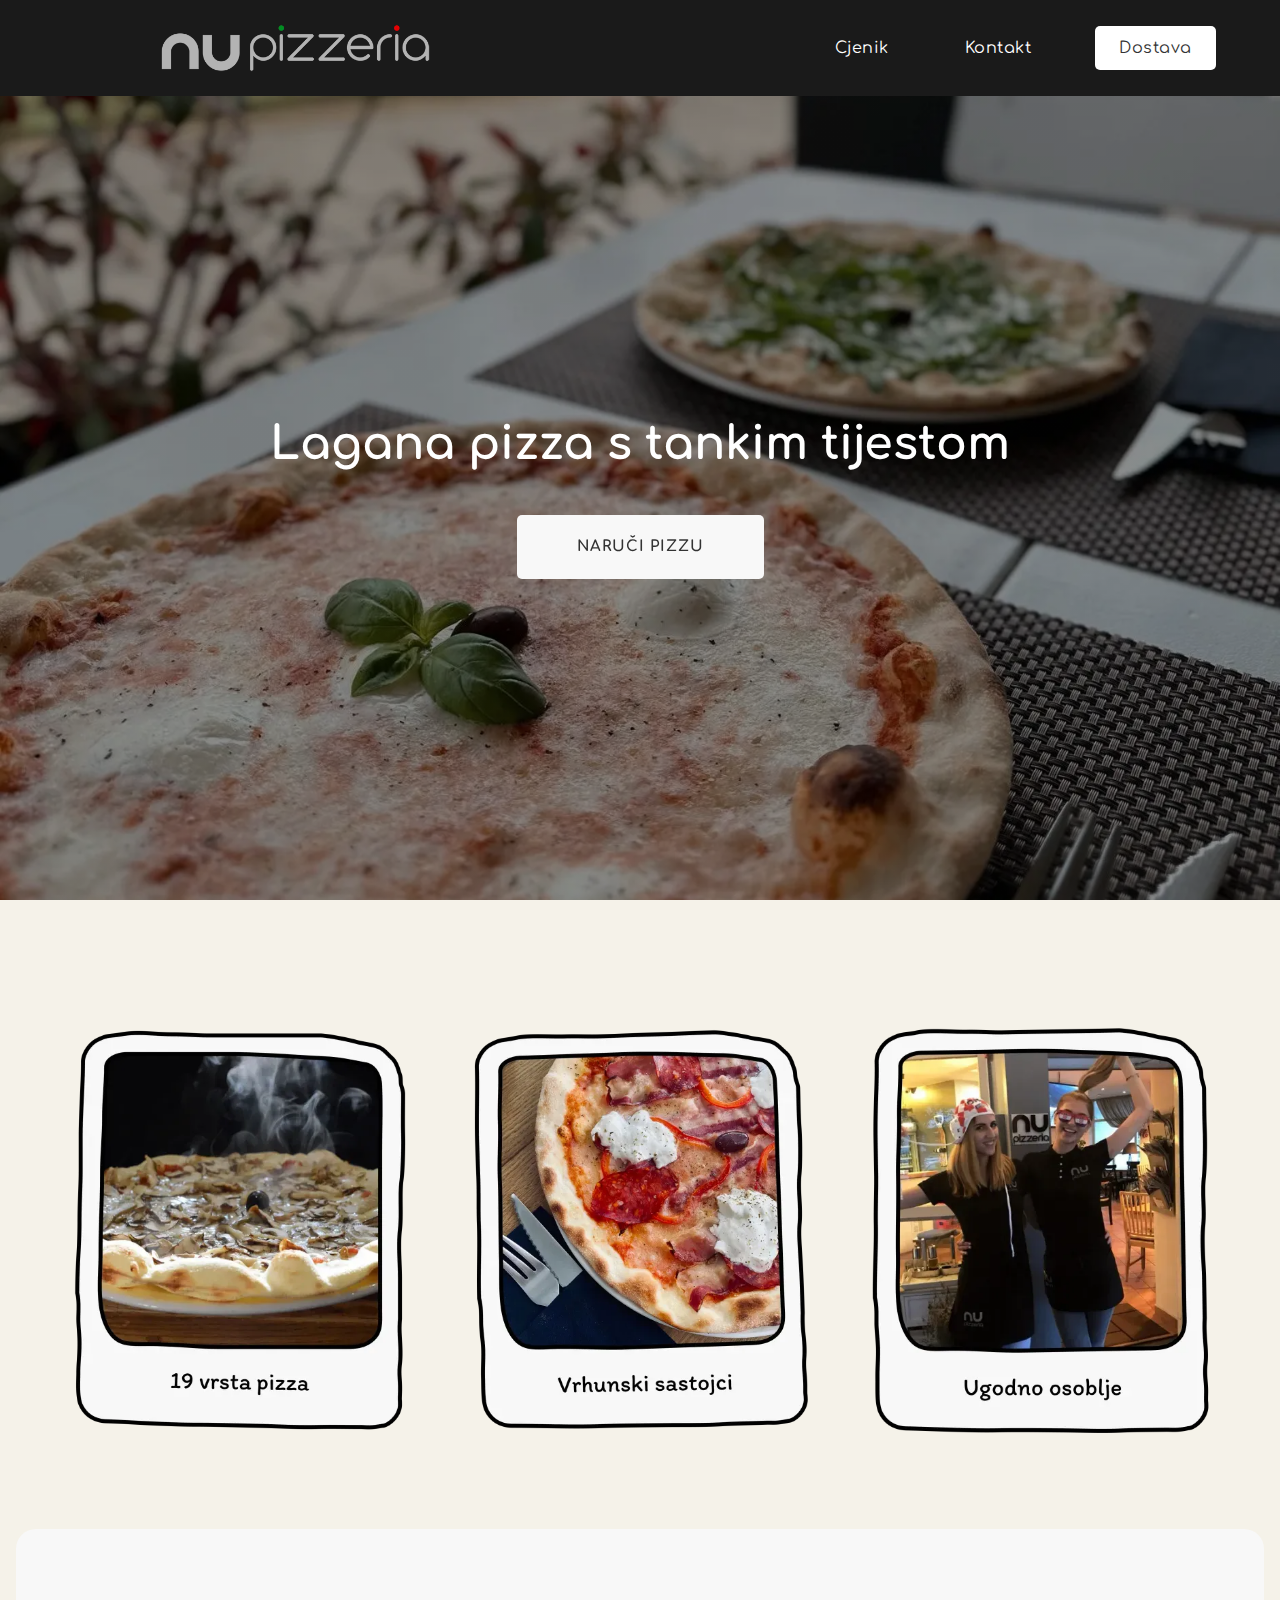
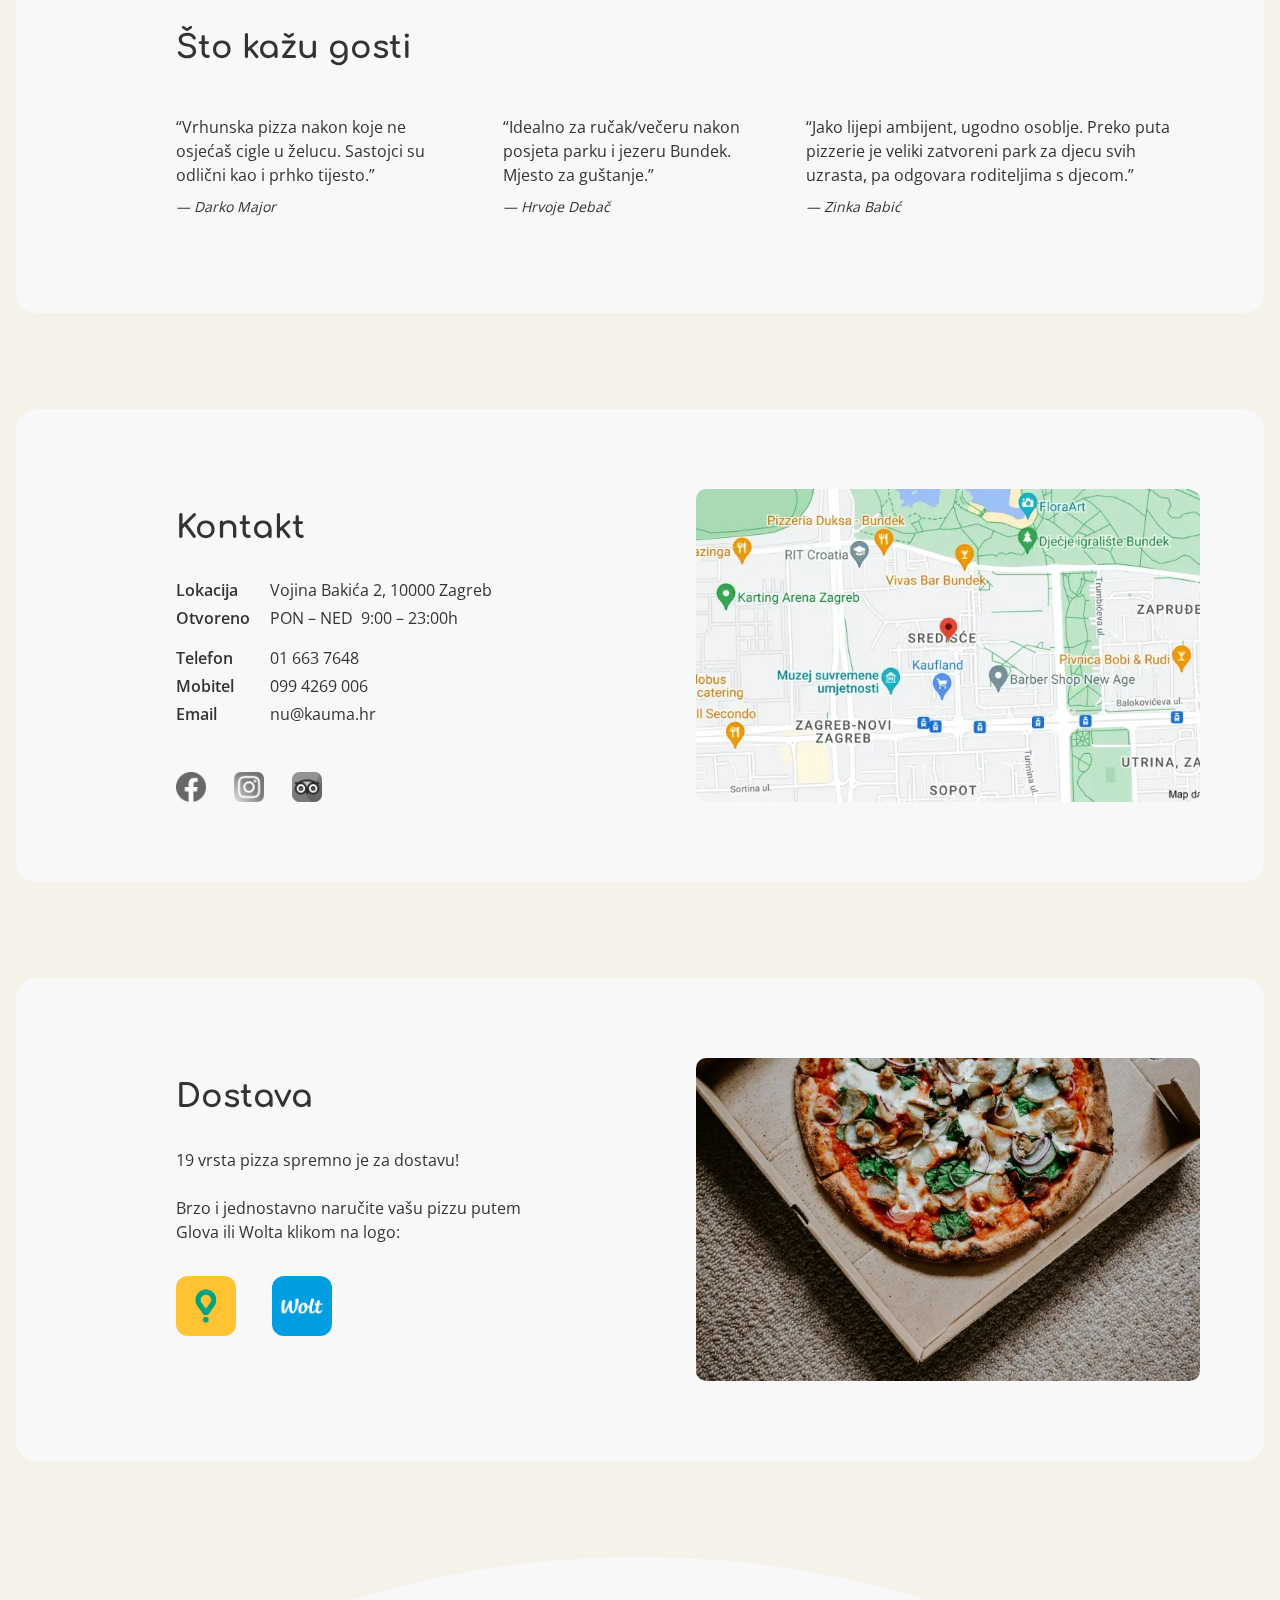
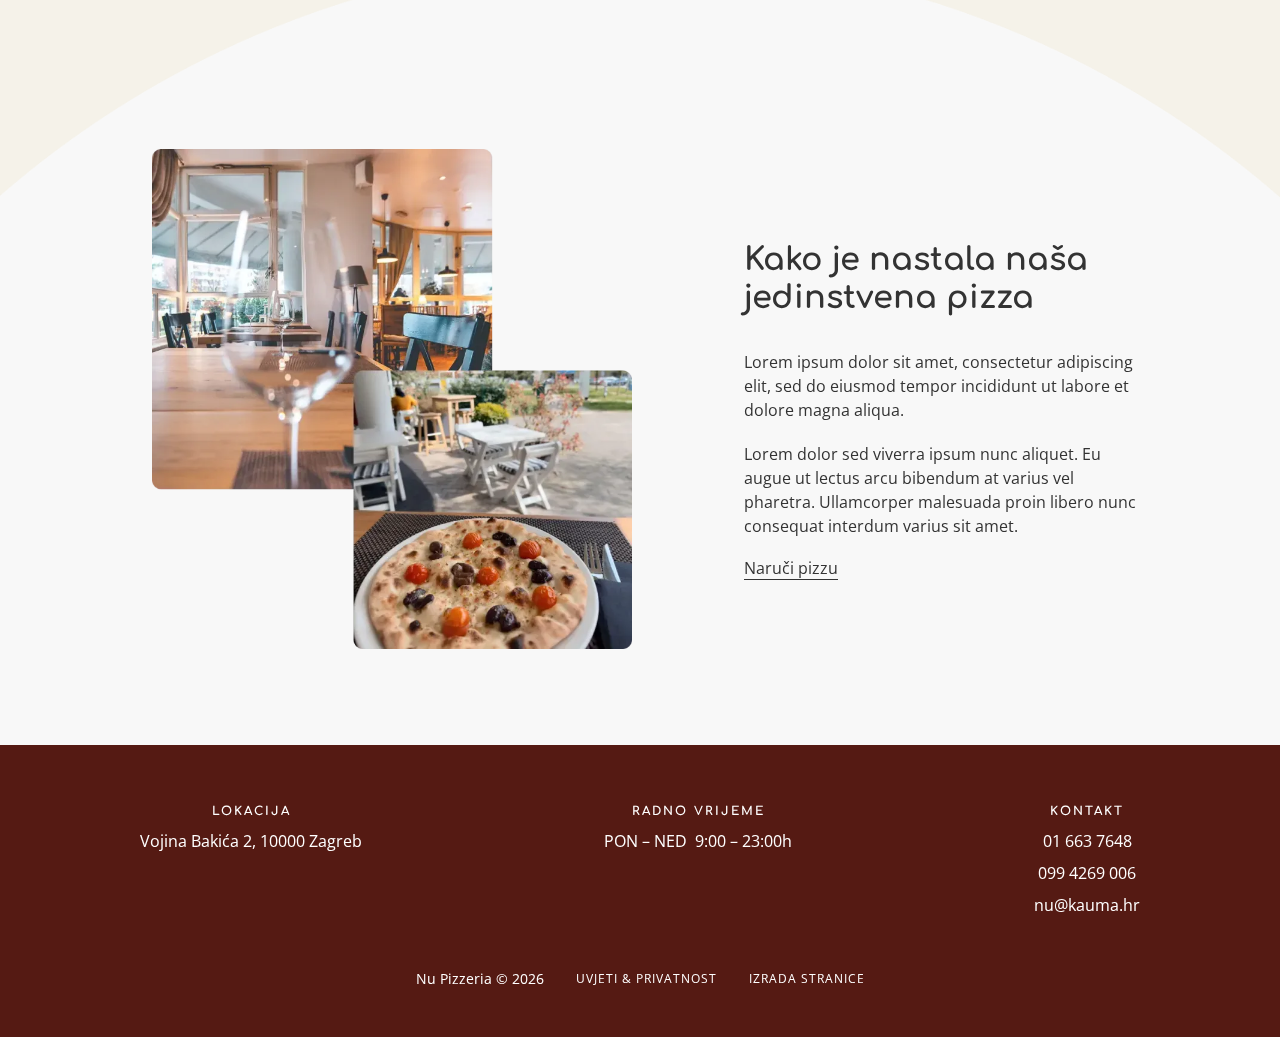
==== base64.html @ ee7b9048 "add base64 file" ====
<!DOCTYPE html><!--  This site was created in Webflow. https://www.webflow.com  -->
<!--  Last Published: Thu Nov 16 2023 15:43:04 GMT+0000 (Coordinated Universal Time)  -->
<html data-wf-page="654d11d9ecc421986d7ef136" data-wf-site="654d11d9ecc421986d7ef12e" lang="hr">
<head>
  <meta charset="utf-8">
  <title>Nu Pizzeria</title>
  <meta content="Lagana pizza s tankim tijestom. 19 vrsta pizza. Ugodno osoblje. Lijepa atmosfera. U blizini Bundeka i dječjeg parka." name="description">
  <meta content="Nu Pizzeria" property="og:title">
  <meta content="Lagana pizza s tankim tijestom. 19 vrsta pizza. Ugodno osoblje. Lijepa atmosfera. U blizini Bundeka i dječjeg parka." property="og:description">
  <meta content="Nu Pizzeria" property="twitter:title">
  <meta content="Lagana pizza s tankim tijestom. 19 vrsta pizza. Ugodno osoblje. Lijepa atmosfera. U blizini Bundeka i dječjeg parka." property="twitter:description">
  <meta property="og:type" content="website">
  <meta content="summary_large_image" name="twitter:card">
  <meta content="width=device-width, initial-scale=1" name="viewport">
  <meta content="Webflow" name="generator">

  <!-- <meta http-equiv="Cache-control" content="public"> -->



  <!-- <link rel="preload" href="fonts/Comfortaa-VariableFont_wght.ttf" as="font" type="font/ttf" crossorigin="anonymous"> -->
  <!-- <link rel="preload" href="fonts/OpenSans-VariableFont_wdthwght.ttf" as="font" type="font/ttf" crossorigin="anonymous"> -->

  <!-- <link rel="preload" href="fonts/Comfortaa-Regular.woff" as="font" type="font/woff" crossorigin="anonymous"> -->
  <!-- <link rel="preload" href="fonts/OpenSans-Regular.woff" as="font" type="font/woff" crossorigin="anonymous"> -->

  <!-- <link rel="preload" href="fonts/Comfortaa-Regular.woff2" as="font" type="font/woff2" crossorigin> -->
  <!-- <link rel="preload" href="fonts/OpenSans-Regular.woff2" as="font" type="font/woff2" crossorigin> -->


  <!-- <link rel="preload" fetchpriority="high" as="image" href="images/nu-logo.webp" type="image/webp"> -->
  <!-- <link rel="preload" fetchpriority="high" as="image" href="images/pizza.webp" type="image/webp"> -->


  <!-- <link href="css/normalize.css" rel="stylesheet" type="text/css"> -->
  <!-- <link href="css/webflow.css" rel="stylesheet" type="text/css"> -->
  <!-- <link href="css/nu-pizzeria.webflow.css" rel="stylesheet" type="text/css"> -->
  <!-- <link href="css/all.css" rel="stylesheet" type="text/css"> -->
  <!-- <link href="css/base64.css" rel="stylesheet" type="text/css"> -->



  <!-- <link href="css/normalize.css" rel="stylesheet" type="text/css" disabled> -->
  <!-- <link href="css/webflow.css" rel="stylesheet" type="text/css" disabled> -->
  <!-- <link href="css/nu-pizzeria.webflow.css" rel="stylesheet" type="text/css" disabled> -->
  <!-- <link href="css/all.css" rel="stylesheet" type="text/css" disabled> -->


  <!-- <link rel="stylesheet" href="css/normalize.css" media="print" onload="this.media='all'"> -->
  <!-- <noscript><link rel="stylesheet" href="css/normalize.css"></noscript> -->
  <!-- <link rel="stylesheet" href="css/webflow.css" media="print" onload="this.media='all'"> -->
  <!-- <noscript><link rel="stylesheet" href="css/webflow.css"></noscript> -->
  <!-- <link rel="stylesheet" href="css/nu-pizzeria.webflow.css" media="print" onload="this.media='all'"> -->
  <!-- <noscript><link rel="stylesheet" href="css/nu-pizzeria.webflow.css"></noscript> -->

  

  <!-- <link href="css/normalize.min.css" rel="stylesheet" type="text/css"> -->
  <!-- <link href="css/webflow.min.css" rel="stylesheet" type="text/css"> -->
  <!-- <link href="css/nu-pizzeria.webflow.min.css" rel="stylesheet" type="text/css"> -->
  <!-- <link href="css/all.min.css" rel="stylesheet" type="text/css"> -->


  <!-- <link rel="preload stylesheet" href="css/normalize.css" as="style" type="text/css"> -->
  <!-- <link rel="preload stylesheet" href="css/webflow.css" as="style" type="text/css"> -->
  <!-- <link rel="preload stylesheet" href="css/nu-pizzeria.webflow.css" as="style" type="text/css"> -->
  <!-- <link rel="preload stylesheet" href="css/all.css" as="style" type="text/css"> -->
  <!-- <link rel="preload stylesheet" href="css/all.min.css" as="style" type="text/css"> -->
  <!-- <link rel="preload stylesheet" href="https://assets-global.website-files.com/654d11d9ecc421986d7ef12e/css/nu-pizzeria.webflow.6dc5b6ef6.min.css" as="style" type="text/css" /> -->


  <link href="[data-uri]" rel="shortcut icon" type="image/x-icon">
  <link href="[data-uri]" rel="apple-touch-icon">
  <script type="text/javascript">!function(o,c){var n=c.documentElement,t=" w-mod-";n.className+=t+"js",("ontouchstart"in o||o.DocumentTouch&&c instanceof DocumentTouch)&&(n.className+=t+"touch")}(window,document);</script>

  
  <style>
    /*! normalize.css v3.0.3 | MIT License | github.com/necolas/normalize.css */img,legend{border:0}legend,td,th{padding:0}html{font-family:sans-serif;-ms-text-size-adjust:100%;-webkit-text-size-adjust:100%}body{margin:0}article,aside,details,figcaption,figure,footer,header,hgroup,main,menu,nav,section,summary{display:block}audio,canvas,progress,video{display:inline-block;vertical-align:baseline}audio:not([controls]){display:none;height:0}[hidden],template{display:none}a{background-color:transparent}a:active,a:hover{outline:0}abbr[title]{border-bottom:1px dotted}b,optgroup,strong{font-weight:700}dfn{font-style:italic}h1{font-size:2em;margin:.67em 0}mark{background:#ff0;color:#000}small{font-size:80%}sub,sup{font-size:75%;line-height:0;position:relative;vertical-align:baseline}sup{top:-.5em}sub{bottom:-.25em}svg:not(:root){overflow:hidden}figure{margin:1em 40px}hr{box-sizing:content-box;height:0}pre,textarea{overflow:auto}code,kbd,pre,samp{font-family:monospace,monospace;font-size:1em}button,input,optgroup,select,textarea{color:inherit;font:inherit;margin:0}button{overflow:visible}button,select{text-transform:none}button,html input[type=button],input[type=reset]{-webkit-appearance:button;cursor:pointer}button[disabled],html input[disabled]{cursor:default}button::-moz-focus-inner,input::-moz-focus-inner{border:0;padding:0}input{line-height:normal}input[type=checkbox],input[type=radio]{box-sizing:border-box;padding:0}input[type=number]::-webkit-inner-spin-button,input[type=number]::-webkit-outer-spin-button{height:auto}input[type=search]{-webkit-appearance:none}input[type=search]::-webkit-search-cancel-button,input[type=search]::-webkit-search-decoration{-webkit-appearance:none}fieldset{border:1px solid silver;margin:0 2px;padding:.35em .625em .75em}table{border-collapse:collapse;border-spacing:0}
   
    h1,h2,h3{margin-top:20px}body,h5{line-height:20px}h4,h5,h6{margin-top:10px}blockquote,figure{margin:0 0 10px}ol,p,ul{margin-top:0;margin-bottom:10px}h1,h2,h3,h4,h5,h6,ol,p,ul{margin-bottom:10px}.w-slider,.w-slider-nav{-webkit-tap-highlight-color:transparent}.w-lightbox-backdrop,.w-webflow-badge,.w-webflow-badge *{text-indent:0;text-shadow:none;word-break:normal;word-spacing:normal;word-wrap:normal}.w-inline-block,.w-richtext figure.w-richtext-align-center.w-richtext-figure-type-image>div,.w-richtext figure.w-richtext-align-center[data-rt-type=image]>div,img{max-width:100%}@font-face{font-family:webflow-icons;src:url("[data-uri]") format('truetype');font-weight:400;font-style:normal}[class*=" w-icon-"],[class^=w-icon-]{font-family:webflow-icons!important;speak:none;font-style:normal;font-weight:400;font-variant:normal;text-transform:none;line-height:1;-webkit-font-smoothing:antialiased;-moz-osx-font-smoothing:grayscale}.w-icon-slider-right:before{content:"\e600"}.w-icon-slider-left:before{content:"\e601"}.w-icon-nav-menu:before{content:"\e602"}.w-icon-arrow-down:before,.w-icon-dropdown-toggle:before{content:"\e603"}.w-icon-file-upload-remove:before{content:"\e900"}.w-icon-file-upload-icon:before{content:"\e903"}*{-webkit-box-sizing:border-box;-moz-box-sizing:border-box;box-sizing:border-box}html{height:100%}body{margin:0;min-height:100%;background-color:#fff;font-family:Arial,sans-serif;font-size:14px;color:#333}img{vertical-align:middle;display:inline-block}html.w-mod-touch *{background-attachment:scroll!important}.w-block,.w-dropdown-list.w--open,.w-richtext figure.w-richtext-align-fullwidth>figcaption{display:block}.w-inline-block{display:inline-block}.w-clearfix:after,.w-clearfix:before,.w-container:after,.w-container:before,.w-embed:after,.w-embed:before,.w-nav:after,.w-nav:before,.w-radio:after,.w-radio:before,.w-richtext:after,.w-richtext:before,.w-row:after,.w-row:before{content:" ";display:table;grid-column-start:1;grid-row-start:1;grid-column-end:2;grid-row-end:2}.w-clearfix:after,.w-container:after,.w-embed:after,.w-nav:after,.w-radio:after,.w-richtext figure.w-richtext-align-normal,.w-richtext:after,.w-row:after{clear:both}.w-file-upload-default.w-hidden,.w-file-upload-error.w-hidden,.w-file-upload-success.w-hidden,.w-file-upload-uploading.w-hidden,.w-hidden,.w-lightbox-hide{display:none}.w-button{display:inline-block;padding:9px 15px;background-color:#3898ec;color:#fff;border:0;line-height:inherit;text-decoration:none;cursor:pointer;border-radius:0}input.w-button{-webkit-appearance:button}html[data-w-dynpage] [data-w-cloak]{color:transparent!important}.w-webflow-badge,.w-webflow-badge *{position:static;left:auto;top:auto;right:auto;bottom:auto;z-index:auto;display:block;visibility:visible;overflow:visible;overflow-x:visible;overflow-y:visible;box-sizing:border-box;width:auto;height:auto;max-height:none;max-width:none;min-height:0;min-width:0;margin:0;padding:0;float:none;clear:none;border:0 transparent;border-radius:0;background:0 0;box-shadow:none;opacity:1;transform:none;transition:none;direction:ltr;font-family:inherit;font-weight:inherit;color:inherit;font-size:inherit;line-height:inherit;font-style:inherit;font-variant:inherit;text-align:inherit;letter-spacing:inherit;text-decoration:inherit;text-transform:inherit;list-style-type:disc;font-smoothing:auto;vertical-align:baseline;cursor:inherit;white-space:inherit}.w-webflow-badge,.w-webflow-badge>img{display:inline-block!important;visibility:visible!important;opacity:1!important}.w-form-done,.w-slider,.w-widget-map .gm-style-iw,.w-widget-twitter-count-shim,figcaption{text-align:center}.w-webflow-badge{position:fixed!important;z-index:2147483647!important;top:auto!important;right:12px!important;bottom:12px!important;left:auto!important;color:#aaadb0!important;background-color:#fff!important;border-radius:3px!important;padding:6px!important;font-size:12px!important;line-height:14px!important;text-decoration:none!important;transform:none!important;margin:0!important;width:auto!important;height:auto!important;overflow:visible!important;white-space:nowrap;box-shadow:0 0 0 1px rgba(0,0,0,.1),0 1px 3px rgba(0,0,0,.1);cursor:pointer}.w-webflow-badge>img{vertical-align:middle!important}h1,h2,h3,h4,h5,h6{font-weight:700}h1{font-size:38px;line-height:44px}h2{font-size:32px;line-height:36px}h3{font-size:24px;line-height:30px}h4{font-size:18px;line-height:24px}h5{font-size:14px}h6{font-size:12px;line-height:18px}blockquote{padding:10px 20px;border-left:5px solid #e2e2e2;font-size:18px;line-height:22px}figcaption{margin-top:5px}ol,ul{padding-left:40px}.w-list-unstyled{padding-left:0;list-style:none}.w-video{width:100%;position:relative;padding:0}.w-video embed,.w-video iframe,.w-video object{position:absolute;top:0;left:0;width:100%;height:100%;border:none}fieldset{padding:0;margin:0;border:0}[type=button],[type=reset],button{border:0;cursor:pointer;-webkit-appearance:button}.w-form{margin:0 0 15px}.w-form-done{display:none;padding:20px;background-color:#ddd}.w-form-fail{display:none;margin-top:10px;padding:10px;background-color:#ffdede}label{display:block;margin-bottom:5px;font-weight:700}.w-input,.w-select{display:block;width:100%;height:38px;padding:8px 12px;margin-bottom:10px;font-size:14px;line-height:1.42857143;color:#333;vertical-align:middle;background-color:#fff;border:1px solid #ccc}.w-input:-moz-placeholder,.w-select:-moz-placeholder{color:#999}.w-input::-moz-placeholder,.w-select::-moz-placeholder{color:#999;opacity:1}.w-input::-webkit-input-placeholder,.w-select::-webkit-input-placeholder{color:#999}.w-input:focus,.w-select:focus{border-color:#3898ec;outline:0}.w-input[disabled],.w-input[readonly],.w-select[disabled],.w-select[readonly],fieldset[disabled] .w-input,fieldset[disabled] .w-select{cursor:not-allowed}.w-input[disabled]:not(.w-input-disabled),.w-input[readonly],.w-select[disabled]:not(.w-input-disabled),.w-select[readonly],fieldset[disabled]:not(.w-input-disabled) .w-input,fieldset[disabled]:not(.w-input-disabled) .w-select{background-color:#eee}.w-select[multiple],textarea.w-input,textarea.w-select{height:auto}.w-select{background-color:#f3f3f3}.w-form-label{display:inline-block;cursor:pointer;font-weight:400;margin-bottom:0}.w-radio{display:block;margin-bottom:5px;padding-left:20px}.w-radio-input{margin:3px 0 0 -20px;line-height:normal;float:left}.w-file-upload{display:block;margin-bottom:10px}.w-file-upload-input{width:.1px;height:.1px;opacity:0;overflow:hidden;position:absolute;z-index:-100}.w-file-upload-default,.w-file-upload-success,.w-file-upload-uploading{display:inline-block;color:#333}.w-file-upload-error{display:block;margin-top:10px}.w-file-upload-file,.w-file-upload-uploading-btn{display:flex;margin:0;border:1px solid #ccc;background-color:#fafafa}.w-file-upload-uploading-btn{font-size:14px;font-weight:400;cursor:pointer;padding:8px 12px}.w-file-upload-file{flex-grow:1;justify-content:space-between;padding:8px 9px 8px 11px}.w-file-upload-file-name{font-size:14px;font-weight:400;display:block}.w-file-remove-link{margin-top:3px;margin-left:10px;width:auto;height:auto;padding:3px;display:block;cursor:pointer}.w-icon-file-upload-remove{margin:auto;font-size:10px}.w-file-upload-error-msg{display:inline-block;color:#ea384c;padding:2px 0}.w-file-upload-info{display:inline-block;line-height:38px;padding:0 12px}.w-file-upload-label{display:inline-block;font-size:14px;font-weight:400;cursor:pointer;margin:0;padding:8px 12px;border:1px solid #ccc;background-color:#fafafa}.w-icon-file-upload-icon,.w-icon-file-upload-uploading{display:inline-block;margin-right:8px;width:20px}.w-icon-file-upload-uploading{height:20px}.w-container{margin-left:auto;margin-right:auto;max-width:940px}.w-container .w-row{margin-left:-10px;margin-right:-10px}.w-row .w-row{margin-left:0;margin-right:0}.w-col{position:relative;float:left;width:100%;min-height:1px;padding-left:10px;padding-right:10px}.w-col .w-col{padding-left:0;padding-right:0}.w-col-1{width:8.33333333%}.w-col-2{width:16.66666667%}.w-col-3{width:25%}.w-col-4{width:33.33333333%}.w-col-5{width:41.66666667%}.w-col-6{width:50%}.w-col-7{width:58.33333333%}.w-col-8{width:66.66666667%}.w-col-9{width:75%}.w-col-10{width:83.33333333%}.w-col-11{width:91.66666667%}.w-col-12,.w-richtext figure img,.w-richtext figure.w-richtext-figure-type-video>div,.w-richtext figure[data-rt-type=video]>div{width:100%}.w-hidden-main,.w-widget-map .gm-style-iw>button{display:none!important}.w-widget{position:relative}.w-widget-map{width:100%;height:400px}.w-widget-map label{width:auto;display:inline}.w-widget-map img{max-width:inherit}.w-lightbox-noscroll,.w-richtext ol,.w-richtext ul,.w-widget-twitter{overflow:hidden}.w-widget-twitter-count-shim{display:inline-block;vertical-align:top;position:relative;width:28px;height:20px;background:#fff;border:1px solid #758696;border-radius:3px}.w-widget-twitter-count-shim *{pointer-events:none;-webkit-user-select:none;-moz-user-select:none;-ms-user-select:none;user-select:none}.w-dropdown-toggle,.w-slider-arrow-left,.w-slider-arrow-right{-webkit-user-select:none;-moz-user-select:none;-ms-user-select:none;cursor:pointer}.w-widget-twitter-count-shim .w-widget-twitter-count-inner{position:relative;font-size:15px;line-height:12px;text-align:center;color:#999;font-family:serif}.w-widget-twitter-count-shim .w-widget-twitter-count-clear{position:relative;display:block}.w-widget-twitter-count-shim.w--large{width:36px;height:28px}.w-widget-twitter-count-shim.w--large .w-widget-twitter-count-inner{font-size:18px;line-height:18px}.w-widget-twitter-count-shim:not(.w--vertical){margin-left:5px;margin-right:8px}.w-widget-twitter-count-shim:not(.w--vertical).w--large{margin-left:6px}.w-widget-twitter-count-shim:not(.w--vertical):after,.w-widget-twitter-count-shim:not(.w--vertical):before{top:50%;left:0;border:solid transparent;content:' ';height:0;width:0;position:absolute;pointer-events:none}.w-widget-twitter-count-shim:not(.w--vertical):before{border-color:rgba(117,134,150,0);border-right-color:#5d6c7b;border-width:4px;margin-left:-9px;margin-top:-4px}.w-widget-twitter-count-shim:not(.w--vertical).w--large:before{border-width:5px;margin-left:-10px;margin-top:-5px}.w-widget-twitter-count-shim:not(.w--vertical):after{border-color:rgba(255,255,255,0);border-right-color:#fff;border-width:4px;margin-left:-8px;margin-top:-4px}.w-widget-twitter-count-shim:not(.w--vertical).w--large:after{border-width:5px;margin-left:-9px;margin-top:-5px}.w-widget-twitter-count-shim.w--vertical{width:61px;height:33px;margin-bottom:8px}.w-widget-twitter-count-shim.w--vertical:after,.w-widget-twitter-count-shim.w--vertical:before{top:100%;left:50%;border:solid transparent;content:' ';height:0;width:0;position:absolute;pointer-events:none}.w-widget-twitter-count-shim.w--vertical:before{border-color:rgba(117,134,150,0);border-top-color:#5d6c7b;border-width:5px;margin-left:-5px}.w-widget-twitter-count-shim.w--vertical:after{border-color:rgba(255,255,255,0);border-top-color:#fff;border-width:4px;margin-left:-4px}.w-widget-twitter-count-shim.w--vertical .w-widget-twitter-count-inner{font-size:18px;line-height:22px}.w-widget-twitter-count-shim.w--vertical.w--large{width:76px}.w-background-video{position:relative;overflow:hidden;height:500px;color:#fff}.w-background-video>video{background-size:cover;background-position:50% 50%;position:absolute;margin:auto;width:100%;height:100%;right:-100%;bottom:-100%;top:-100%;left:-100%;object-fit:cover;z-index:-100}.w-background-video>video::-webkit-media-controls-start-playback-button{display:none!important;-webkit-appearance:none}.w-background-video--control{position:absolute;bottom:1em;right:1em;background-color:transparent;padding:0}.w-background-video--control>[hidden]{display:none!important}.w-slider{position:relative;height:300px;background:#ddd;clear:both;tap-highlight-color:rgba(0,0,0,0)}.w-slide,.w-slider-mask{position:relative;height:100%}.w-slider-mask{display:block;overflow:hidden;z-index:1;left:0;right:0;white-space:nowrap}.w-slide{display:inline-block;vertical-align:top;width:100%;white-space:normal;text-align:left}.w-slider-nav{position:absolute;z-index:2;top:auto;right:0;bottom:0;left:0;margin:auto;padding-top:10px;height:40px;text-align:center;tap-highlight-color:rgba(0,0,0,0)}.w-slider-nav.w-round>div{border-radius:100%}.w-slider-nav.w-num>div{width:auto;height:auto;padding:.2em .5em;font-size:inherit;line-height:inherit}.w-slider-nav.w-shadow>div{box-shadow:0 0 3px rgba(51,51,51,.4)}.w-slider-nav-invert{color:#fff}.w-slider-nav-invert>div{background-color:rgba(34,34,34,.4)}.w-slider-nav-invert>div.w-active{background-color:#222}.w-slider-dot{position:relative;display:inline-block;width:1em;height:1em;background-color:rgba(255,255,255,.4);cursor:pointer;margin:0 3px .5em;transition:background-color .1s,color .1s}.w-slider-dot.w-active{background-color:#fff}.w-nav-button.w--open,.w-tab-link.w--current{background-color:#c8c8c8}.w-slider-dot:focus{outline:0;box-shadow:0 0 0 2px #fff}.w-slider-dot:focus.w-active{box-shadow:none}.w-slider-arrow-left,.w-slider-arrow-right{position:absolute;width:80px;top:0;right:0;bottom:0;left:0;margin:auto;overflow:hidden;color:#fff;font-size:40px;-webkit-tap-highlight-color:transparent;tap-highlight-color:rgba(0,0,0,0);user-select:none}.w-slider-arrow-left [class*=' w-icon-'],.w-slider-arrow-left [class^=w-icon-],.w-slider-arrow-right [class*=' w-icon-'],.w-slider-arrow-right [class^=w-icon-]{position:absolute}.w-dropdown-link:focus,.w-dropdown-toggle:focus,.w-slider-arrow-left:focus,.w-slider-arrow-right:focus{outline:0}.w-slider-arrow-left{z-index:3;right:auto}.w-slider-arrow-right{z-index:4;left:auto}.w-icon-slider-left,.w-icon-slider-right{top:0;right:0;bottom:0;left:0;margin:auto;width:1em;height:1em}.w-slider-aria-label{border:0;clip:rect(0 0 0 0);height:1px;margin:-1px;overflow:hidden;padding:0;position:absolute;width:1px}.w-dropdown,.w-dropdown-btn,.w-dropdown-link,.w-dropdown-toggle{position:relative;text-align:left;margin-left:auto;margin-right:auto}.w-slider-force-show{display:block!important}.w-dropdown{display:inline-block;z-index:900}.w-dropdown-btn,.w-dropdown-link,.w-dropdown-toggle{vertical-align:top;text-decoration:none;color:#222;padding:20px;white-space:nowrap}.w-dropdown-toggle{user-select:none;display:inline-block;padding-right:40px}.w-lightbox-backdrop,.w-nav-button{-webkit-tap-highlight-color:transparent;-webkit-user-select:none;-moz-user-select:none}.w-icon-dropdown-toggle{position:absolute;top:0;right:0;bottom:0;margin:auto 20px auto auto;width:1em;height:1em}.w-dropdown-list{position:absolute;background:#ddd;display:none;min-width:100%}.w-dropdown-link{padding:10px 20px;display:block;color:#222}.w-dropdown-link.w--current,.w-nav-link.w--current{color:#0082f3}.w-lightbox-backdrop{cursor:auto;font-style:normal;letter-spacing:normal;list-style:disc;text-transform:none;visibility:visible;white-space:normal;position:fixed;top:0;right:0;bottom:0;left:0;color:#fff;font-family:"Helvetica Neue",Helvetica,Ubuntu,"Segoe UI",Verdana,sans-serif;font-size:17px;line-height:1.2;font-weight:300;text-align:center;background:rgba(0,0,0,.9);z-index:2000;outline:0;opacity:0;-webkit-transform:translate(0,0)}.w-lightbox-group .w-lightbox-figure,.w-lightbox-item,.w-nav-button,.w-tab-link{cursor:pointer}.w-lightbox-caption,.w-lightbox-strip{white-space:nowrap;left:0;bottom:0;right:0}.w-lightbox-backdrop,.w-lightbox-container{height:100%;overflow:auto;-webkit-overflow-scrolling:touch}.w-lightbox-content{position:relative;height:100vh;overflow:hidden}.w-lightbox-view{position:absolute;width:100vw;height:100vh;opacity:0}.w-lightbox-view:before{content:"";height:100vh}.w-lightbox-group,.w-lightbox-group .w-lightbox-view,.w-lightbox-group .w-lightbox-view:before{height:86vh}.w-lightbox-frame,.w-lightbox-view:before{display:inline-block;vertical-align:middle}.w-lightbox-figure{position:relative;margin:0}.w-lightbox-img{width:auto;height:auto;max-width:none}.w-lightbox-image{display:block;float:none;max-width:100vw;max-height:100vh}.w-lightbox-group .w-lightbox-image{max-height:86vh}.w-lightbox-caption{position:absolute;padding:.5em 1em;background:rgba(0,0,0,.4);text-align:left;text-overflow:ellipsis;overflow:hidden}.w-lightbox-embed{position:absolute;top:0;right:0;bottom:0;left:0;width:100%;height:100%}.w-lightbox-control{position:absolute;top:0;width:4em;background-size:24px;background-repeat:no-repeat;background-position:center;cursor:pointer;-webkit-transition:.3s;transition:.3s}.w-lightbox-left{display:none;bottom:0;left:0;background-image:url("[data-uri]")}.w-lightbox-right{display:none;right:0;bottom:0;background-image:url("[data-uri]")}.w-lightbox-item,.w-richtext figure.w-richtext-figure-type-image>div,.w-richtext figure[data-rt-type=image]>div{display:inline-block}.w-lightbox-close{right:0;height:2.6em;background-image:url("[data-uri]");background-size:18px}.w-lightbox-strip{position:absolute;padding:0 1vh;line-height:0;overflow-x:auto;overflow-y:hidden}.w-lightbox-item{width:10vh;padding:2vh 1vh;box-sizing:content-box;-webkit-transform:translate3d(0,0,0)}.w-lightbox-active{opacity:.3}.w-lightbox-thumbnail{position:relative;height:10vh;background:#222;overflow:hidden}.w-lightbox-thumbnail-image{position:absolute;top:0;left:0}.w-lightbox-thumbnail .w-lightbox-tall{top:50%;width:100%;-webkit-transform:translate(0,-50%);transform:translate(0,-50%)}.w-lightbox-thumbnail .w-lightbox-wide{left:50%;height:100%;-webkit-transform:translate(-50%,0);transform:translate(-50%,0)}.w-lightbox-spinner{position:absolute;top:50%;left:50%;box-sizing:border-box;width:40px;height:40px;margin-top:-20px;margin-left:-20px;border:5px solid rgba(0,0,0,.4);border-radius:50%;-webkit-animation:.8s linear infinite spin;animation:.8s linear infinite spin}.w-nav,.w-nav-brand,.w-nav-link,.w-nav-menu{position:relative}.w-lightbox-spinner:after{content:"";position:absolute;top:-4px;right:-4px;bottom:-4px;left:-4px;border:3px solid transparent;border-bottom-color:#fff;border-radius:50%}@media (min-width:768px){.w-lightbox-content{height:96vh;margin-top:2vh}.w-lightbox-view,.w-lightbox-view:before{height:96vh}.w-lightbox-group,.w-lightbox-group .w-lightbox-view,.w-lightbox-group .w-lightbox-view:before{height:84vh}.w-lightbox-image{max-width:96vw;max-height:96vh}.w-lightbox-group .w-lightbox-image{max-width:82.3vw;max-height:84vh}.w-lightbox-left,.w-lightbox-right{display:block;opacity:.5}.w-lightbox-close{opacity:.8}.w-lightbox-control:hover{opacity:1}}.w-lightbox-inactive,.w-lightbox-inactive:hover{opacity:0}.w-richtext[contenteditable=true]:after,.w-richtext[contenteditable=true]:before{white-space:initial}.w-richtext .w-richtext-figure-selected.w-richtext-figure-type-image div,.w-richtext .w-richtext-figure-selected.w-richtext-figure-type-video div:after,.w-richtext .w-richtext-figure-selected[data-rt-type=image] div,.w-richtext .w-richtext-figure-selected[data-rt-type=video] div:after{outline:#2895f7 solid 2px}.w-richtext figure.w-richtext-figure-type-video>div:after,.w-richtext figure[data-rt-type=video]>div:after{content:'';position:absolute;display:none;left:0;top:0;right:0;bottom:0}.w-richtext figure{position:relative;max-width:60%}.w-richtext figure>div:before{cursor:default!important}.w-richtext figure figcaption.w-richtext-figcaption-placeholder{opacity:.6}.w-richtext figure div{font-size:0px;color:transparent}.w-richtext figure.w-richtext-figure-type-image,.w-richtext figure[data-rt-type=image]{display:table}.w-richtext figure.w-richtext-figure-type-image>figcaption,.w-richtext figure[data-rt-type=image]>figcaption{display:table-caption;caption-side:bottom}.w-richtext figure.w-richtext-figure-type-video,.w-richtext figure[data-rt-type=video]{width:60%;height:0}.w-richtext figure.w-richtext-figure-type-video iframe,.w-richtext figure[data-rt-type=video] iframe{position:absolute;top:0;left:0;width:100%;height:100%}.w-richtext figure.w-richtext-align-center{margin-right:auto;margin-left:auto;clear:both}.w-richtext figure.w-richtext-align-fullwidth{width:100%;max-width:100%;text-align:center;clear:both;display:block;margin-right:auto;margin-left:auto}.w-richtext figure.w-richtext-align-fullwidth>div{display:inline-block;padding-bottom:inherit}.w-richtext figure.w-richtext-align-floatleft{float:left;margin-right:15px;clear:none}.w-richtext figure.w-richtext-align-floatright{float:right;margin-left:15px;clear:none}.w-nav{background:#ddd;z-index:1000}.w-nav-brand{float:left;text-decoration:none;color:#333}.w-nav-link,.w-tab-link{vertical-align:top;text-decoration:none;color:#222}.w-nav-link{display:inline-block;padding:20px;text-align:left;margin-left:auto;margin-right:auto}.w-nav-menu{float:right}[data-nav-menu-open]{display:block!important;position:absolute;top:100%;left:0;right:0;background:#c8c8c8;text-align:center;overflow:visible;min-width:200px}.w--nav-link-open{display:block;position:relative}.w-nav-overlay{position:absolute;overflow:hidden;display:none;top:100%;left:0;right:0;width:100%}.w-nav-overlay [data-nav-menu-open]{top:0}.w-nav[data-animation=over-left] .w-nav-overlay,.w-nav[data-animation=over-right] .w-nav-overlay{width:auto}.w-nav[data-animation=over-left] .w-nav-overlay,.w-nav[data-animation=over-left] [data-nav-menu-open]{right:auto;z-index:1;top:0}.w-nav[data-animation=over-right] .w-nav-overlay,.w-nav[data-animation=over-right] [data-nav-menu-open]{left:auto;z-index:1;top:0}.w-nav-button{position:relative;float:right;padding:18px;font-size:24px;display:none;tap-highlight-color:rgba(0,0,0,0);-ms-user-select:none;user-select:none}.w-nav-button:focus{outline:0}.w-nav-button.w--open{color:#fff}.w-nav[data-collapse=all] .w-nav-menu{display:none}.w--nav-dropdown-open,.w--nav-dropdown-toggle-open,.w-nav[data-collapse=all] .w-nav-button{display:block}.w--nav-dropdown-list-open{position:static}.w-tab-content,.w-tab-link,.w-tab-menu,.w-tab-pane,.w-tabs{position:relative}@media screen and (max-width:991px){.w-container{max-width:728px}.w-hidden-main{display:inherit!important}.w-hidden-medium{display:none!important}.w-col-medium-1{width:8.33333333%}.w-col-medium-2{width:16.66666667%}.w-col-medium-3{width:25%}.w-col-medium-4{width:33.33333333%}.w-col-medium-5{width:41.66666667%}.w-col-medium-6{width:50%}.w-col-medium-7{width:58.33333333%}.w-col-medium-8{width:66.66666667%}.w-col-medium-9{width:75%}.w-col-medium-10{width:83.33333333%}.w-col-medium-11{width:91.66666667%}.w-col-medium-12{width:100%}.w-col-stack{width:100%;left:auto;right:auto}.w-nav[data-collapse=medium] .w-nav-menu{display:none}.w-nav[data-collapse=medium] .w-nav-button{display:block}}@media screen and (max-width:767px){.w-hidden-main,.w-hidden-medium{display:inherit!important}.w-hidden-small{display:none!important}.w-container .w-row,.w-row{margin-left:0;margin-right:0}.w-col{width:100%;left:auto;right:auto}.w-col-small-1{width:8.33333333%}.w-col-small-2{width:16.66666667%}.w-col-small-3{width:25%}.w-col-small-4{width:33.33333333%}.w-col-small-5{width:41.66666667%}.w-col-small-6{width:50%}.w-col-small-7{width:58.33333333%}.w-col-small-8{width:66.66666667%}.w-col-small-9{width:75%}.w-col-small-10{width:83.33333333%}.w-col-small-11{width:91.66666667%}.w-col-small-12{width:100%}.w-nav[data-collapse=small] .w-nav-menu{display:none}.w-nav[data-collapse=small] .w-nav-button{display:block}.w-nav-brand{padding-left:10px}}.w-tabs:after,.w-tabs:before{content:" ";display:table;grid-column-start:1;grid-row-start:1;grid-column-end:2;grid-row-end:2}.w-tabs:after{clear:both}.w-tab-link{display:inline-block;padding:9px 30px;text-align:left;background-color:#ddd}.w-tab-link:focus{outline:0}.w-tab-content{display:block;overflow:hidden}.w-tab-pane{display:none}.w--tab-active{display:block}@media screen and (max-width:479px){.w-container{max-width:none}.w-hidden-main,.w-hidden-medium,.w-hidden-small{display:inherit!important}.w-hidden-tiny{display:none!important}.w-col,.w-col-tiny-12{width:100%}.w-col-tiny-1{width:8.33333333%}.w-col-tiny-2{width:16.66666667%}.w-col-tiny-3{width:25%}.w-col-tiny-4{width:33.33333333%}.w-col-tiny-5{width:41.66666667%}.w-col-tiny-6{width:50%}.w-col-tiny-7{width:58.33333333%}.w-col-tiny-8{width:66.66666667%}.w-col-tiny-9{width:75%}.w-col-tiny-10{width:83.33333333%}.w-col-tiny-11{width:91.66666667%}.w-nav[data-collapse=tiny] .w-nav-menu{display:none}.w-nav[data-collapse=tiny] .w-nav-button,.w-tab-link{display:block}}.w-ix-emptyfix:after{content:""}@keyframes spin{0%{transform:rotate(0)}100%{transform:rotate(360deg)}}.w-dyn-empty{padding:10px;background-color:#ddd}.w-condition-invisible,.w-dyn-bind-empty,.w-dyn-hide{display:none!important}.wf-layout-layout{display:grid}

    h1,p{margin-bottom:10px}.body,body{font-size:16px}.nav-link,.nav-link.w--current{color:#fff}.button,.nav-link.cta{border-radius:5px;color:#333}.testimonial-container,.w-layout-grid{grid-column-gap:16px;grid-row-gap:16px;grid-template-rows:auto auto;grid-template-columns:1fr 1fr;grid-auto-columns:1fr}.footer-legal,.footer-link,.info-link,.nav-link,.text-cta{text-decoration:none}.button,.footer-heading,.main-heading,.nav-link,.secondary-heading{font-family:Comfortaa Variablefont Wght,sans-serif}:root{--cream:#f5f2e9;--brand-black:#1a1a1a;--brand-white:#f8f8f8;--auburn:#551a13;--text-black:#333}.w-layout-blockcontainer{max-width:940px;margin-left:auto;margin-right:auto;display:block}.w-layout-grid{display:grid}body{background-color:var(--cream);color:#333;font-family:Opensans Variablefont Wdth Wght,sans-serif;font-weight:400}.button,h1{font-weight:700}h1{margin-top:20px;font-size:46px;line-height:44px}p{line-height:1.5}.logo{width:auto;height:auto;max-height:50px}.navbar{z-index:10;width:100%;background-color:var(--brand-black);position:fixed;top:0;bottom:auto;left:0;right:0}.button,.testimonial-container{background-color:var(--brand-white)}.container{height:6rem;max-width:1440px;justify-content:space-between;align-items:center;padding-left:10rem;padding-right:4rem;display:flex}.container-2,.hero-section{flex-direction:column;display:flex}.brand{order:-1}.map,.nav-menu{order:1}.nav-link{letter-spacing:.5px;margin-left:12px;margin-right:12px;padding:12px 24px}.button,.footer-legal{letter-spacing:1px;text-transform:uppercase}.nav-link:hover{opacity:.7}.nav-link.cta{background-color:#fff;margin-left:24px;margin-right:0}.button.dark:hover,.nav-link.cta:hover{opacity:.9}.hero-section{height:100svh;text-align:center;background-image:linear-gradient(rgba(0,0,0,.45),rgba(0,0,0,.45)),url('[data-uri]');background-position:0 0,50%;background-size:auto,cover;justify-content:center;align-items:center;padding-top:6rem}.image{width:100%;height:100%;object-fit:cover}.button{margin-top:2rem;padding:22px 60px;font-size:15px}.button:hover{background-color:#e6e6e6}.button.dark{background-color:var(--brand-black);color:var(--brand-white)}.benefit-image{width:30%;max-width:340px;aspect-ratio:84/100;object-fit:cover;margin-left:30px;margin-right:30px}.space{height:50vh}.benefits-section{justify-content:center;padding:8rem 1rem 6rem;display:flex}.container-2{justify-content:center}.testimonial{max-width:400px;margin-right:4rem}.testimonial-section{flex-direction:column;align-items:center;display:flex}.testimonial-holder{justify-content:center;display:flex}.secondary-heading{margin-bottom:2rem;line-height:1.2}.secondary-heading.left{margin-left:10rem}.testimonial-container{max-width:1440px;border-radius:20px;flex-direction:column;align-items:flex-start;padding-top:4rem;padding-bottom:5rem;padding-left:10rem;display:flex}.container-5,.section-container{background-color:var(--brand-white);padding:5rem 4rem 5rem 10rem}.section{margin-bottom:6rem;margin-left:1rem;margin-right:1rem}.info-block{grid-column-gap:20px;grid-row-gap:8px;grid-template-rows:auto auto auto auto auto;grid-template-columns:min-content max-content;grid-auto-columns:1fr;grid-auto-flow:row;margin-bottom:3rem;display:grid}.about-container,.container-6,.section-container{grid-column-gap:16px;grid-row-gap:16px;grid-template-columns:1fr 1fr;grid-auto-columns:1fr}.info-name{font-weight:600}.section-container{max-width:1440px;border-radius:20px;grid-template-rows:auto;justify-content:space-between;margin-left:auto;margin-right:auto;display:grid}.margin{margin-top:12px}.info-link{color:#333}.footer-legal:hover,.footer-link:hover,.info-link:hover{text-decoration:underline}.info-container{flex-direction:column;justify-content:flex-start;align-items:flex-start}.map{border-radius:10px}.social-icon{height:auto;max-width:30px;mix-blend-mode:luminosity}.social-icon:hover{mix-blend-mode:normal}.social-link{margin-right:1.5rem}.container-5{max-width:1440px;border-radius:20px;justify-content:space-between;display:flex}.delivery-icon{height:auto;max-width:60px;border-radius:20%}.map-image,.section-image{border-radius:10px}.delivery-link{margin-right:2rem}.text-block{max-width:350px;margin-bottom:2rem;line-height:150%}.about-container{background-image:url('[data-uri]');background-position:50% 0;background-size:cover;grid-template-rows:auto;justify-content:center;align-items:center;padding:12rem 2rem 6rem;display:grid}.footer{background-color:var(--auburn);color:#fff;flex-direction:column;justify-content:center;align-items:center;padding:3rem 2rem}.copyright{font-size:14px}.footer-info{width:100%;justify-content:space-between;display:flex}.footer-container{max-width:1000px;flex-direction:column;align-items:center;display:flex}.div-block,.utility-page-content{text-align:center;flex-direction:column}.footer-info-item{text-align:center;line-height:2}.div-block{line-height:2;display:flex}.footer-link{color:#fff}.section-image{width:100%;height:100%;object-fit:cover;object-position:50% 50%}.legal-container{margin-top:3rem;display:flex}.footer-legal{color:#fff;margin-left:2rem;font-size:12px}.text-cta{color:#333;border-bottom:1px solid #333}.text-cta:hover{border-bottom-color:transparent}.about-image{width:auto;height:auto;max-height:500px}.about-text{max-width:400px;margin-left:6rem}.paragraph{margin-bottom:20px}.main-heading{color:#fff;text-align:center;margin-top:0;line-height:1.2}.main-heading.dark{color:var(--text-black)}.author{font-size:14px;font-style:italic}.html-embed-2{color:#fff;display:inline}.container-6{max-width:none;grid-template-rows:auto auto;display:grid}.grid{max-width:1440px;margin-left:auto;margin-right:auto}.footer-heading{letter-spacing:2px;text-transform:uppercase;font-size:12px}.utility-page-wrap{width:100vw;height:100vh;max-height:100%;max-width:100%;justify-content:center;align-items:center;display:flex}.utility-page-content{display:flex}.utility-page-form{flex-direction:column;align-items:stretch;display:flex}@media screen and (max-width:991px){.w-layout-blockcontainer{max-width:728px}.logo{max-height:40px}.container{padding-left:3rem;padding-right:3rem}.nav-link{margin-left:0;margin-right:0}.hero-section,.section-container{padding-left:2rem;padding-right:2rem}.benefit-image{margin-left:18px;margin-right:18px}.testimonial{margin-right:2rem}.testimonial-container{padding-left:2rem}.about-text{margin-left:2rem}.main-heading{font-size:42px}.menu-button{color:var(--brand-white);order:1}}@media screen and (max-width:767px){.w-layout-blockcontainer{max-width:none}.nav-link.cta,.nav-menu{background-color:var(--brand-black)}.icons-container.cta,.nav-link{text-align:center}.about-text,.nav-link.cta{margin-left:0}.logo{max-height:35px}.container{height:5rem;padding-right:1rem}.nav-menu{padding-top:10px;padding-bottom:20px}.nav-link{padding-top:16px;padding-bottom:16px}.nav-link.cta{color:#fff}.button{padding:18px 40px;font-size:14px}.testimonial{margin-right:0}.testimonial-holder{grid-column-gap:2rem;grid-row-gap:2rem;flex-direction:column}.about-container,.section-container{grid-column-gap:4rem;grid-row-gap:4rem;grid-template-rows:auto auto;grid-template-columns:1fr}.section-container{padding-top:2rem}.about-container{padding:4rem 2rem}.main-heading{font-size:38px}.menu-button.w--open{color:#fff;background-color:#666;border-radius:10px}.utility-page-wrap{padding-left:1rem;padding-right:1rem}.menu-icon{width:24px;display:inline-block}.text-block-2{font-size:14px;display:inline}#w-node-a61d92b0-203f-666f-d453-278f5558ce55-6d7ef136{grid-row:2/3}}@media screen and (max-width:479px){.container{padding-left:2rem}.button{margin-top:2rem}.benefit-image{z-index:3;width:80%;position:relative}.benefit-image.two{z-index:2;margin-top:-131px;margin-left:-46px}.benefit-image.three{z-index:1;margin-top:-101px;margin-right:-51px}.benefits-section{grid-column-gap:3rem;grid-row-gap:3rem;flex-direction:column;align-items:center;padding-top:3rem;padding-bottom:4rem}.section-container,.testimonial-container{padding:1rem 1.5rem 2rem}.testimonial-holder{grid-column-gap:2.5rem;grid-row-gap:2.5rem}.secondary-heading{text-align:center;margin-bottom:2rem;font-size:26px;line-height:1.3}.testimonial-container{text-align:center;align-items:center}.section{margin-bottom:4rem;margin-left:10px;margin-right:10px}.info-block{grid-column-gap:20px;grid-row-gap:10px}.copyright{order:1;margin-top:1rem}.footer-info{grid-column-gap:24px;grid-row-gap:24px;text-align:center;flex-direction:column}.footer-link{margin-bottom:4px}.legal-container{grid-column-gap:16px;grid-row-gap:16px;text-align:center;flex-direction:column;margin-top:4rem}.footer-legal{margin-left:0}.main-heading{font-size:34px;line-height:1.3}}#w-node-_4278a52f-34cf-9191-59c4-cfd4e1d429c7-6d7ef136,#w-node-_8641cf09-e905-ed6c-1251-d5538889d66a-6d7ef136,#w-node-_9bf3ff17-fbec-4f10-2900-45c087f4364c-6d7ef136,#w-node-aba81d76-b0c8-248f-8230-8bf2b25f048b-6d7ef136,#w-node-d831ba40-2742-d1f2-011e-4b1dbf5eee99-6d7ef136{grid-area:span 1/span 1/span 1/span 1}#w-node-a61d92b0-203f-666f-d453-278f5558ce55-6d7ef136{justify-self:end}@font-face{font-family:'Opensans Variablefont Wdth Wght';src: url([data-uri]) format('woff2');font-weight:300 800;font-style:normal;font-display:swap}@font-face{font-family:'Comfortaa Variablefont Wght';src: url([data-uri]) format('woff2');font-weight:300 700;font-style:normal;font-display:swap}
  </style>


</head>
<body>
  <div data-animation="default" data-collapse="small" data-duration="400" data-easing="ease" data-easing2="ease" role="banner" class="navbar w-nav">
    <div class="container w-container">
      <a aria-label="homepage" href="index.html" aria-current="page" class="brand w-nav-brand w--current"><img src="[data-uri]" loading="eager" width="270" height="50" alt="Nu Pizzeria logo" class="logo"></a>
      <nav role="navigation" class="nav-menu w-nav-menu">
        <a href="images/cjenik.webp" target="_blank" class="nav-link w-nav-link">Cjenik</a>
        <a href="#kontakt" class="nav-link w-nav-link">Kontakt</a>
        <a href="#dostava" class="nav-link cta w-nav-link">Dostava</a>
      </nav>
      <div class="menu-button w-nav-button">
        <div class="menu-icon w-embed"><svg xmlns="http://www.w3.org/2000/svg" fill="none" viewbox="0 0 24 24" stroke-width="1.5" stroke="currentColor" class="w-6 h-6">
            <path stroke-linecap="round" stroke-linejoin="round" d="M3.75 6.75h16.5M3.75 12h16.5m-16.5 5.25h16.5"></path>
          </svg></div>
      </div>
    </div>
  </div>
  <section class="hero-section">
    <h1 class="main-heading">Lagana pizza s tankim tijestom</h1>
    <a href="#dostava" class="button w-button">Naruči pizzu</a>
  </section>
  <section class="benefits-section"><img src="[data-uri]" loading="lazy" sizes="(max-width: 479px) 71vw, 29vw" alt="19 vrsta pizza" width="852" srcset="images/Group-8-p-500.webp 500w, images/Group-8-p-800.webp 800w, images/Group-8-p-1080.webp 1080w, images/Group-8-p-1600.webp 1600w, images/Group-8.webp 1704w" class="benefit-image"><img src="[data-uri]" loading="lazy" sizes="(max-width: 479px) 71vw, 29vw" alt="Vrhunski sastojci" width="851.5" srcset="images/Group-7-p-500.webp 500w, images/Group-7-p-800.webp 800w, images/Group-7-p-1080.webp 1080w, images/Group-7.webp 1703w" class="benefit-image two"><img src="[data-uri]" loading="lazy" width="834.5" sizes="(max-width: 479px) 71vw, 29vw" alt="Ugodno osoblje" srcset="images/Group-9-p-500.webp 500w, images/Group-9-p-800.webp 800w, images/Group-9-p-1080.webp 1080w, images/Group-9-p-1600.webp 1600w, images/Group-9.webp 1669w" class="benefit-image three"></section>
  <section id="recenzije" class="section">
    <div class="w-layout-blockcontainer testimonial-container w-container">
      <h2 class="secondary-heading">Što kažu gosti</h2>
      <div class="testimonial-holder">
        <div class="testimonial">
          <p>“Vrhunska pizza nakon koje ne osjećaš cigle u želucu. Sastojci su odlični kao i prhko tijesto.”</p>
          <div class="author">— Darko Major</div>
        </div>
        <div class="testimonial">
          <p>“Idealno za ručak/večeru nakon posjeta parku i jezeru Bundek. Mjesto za guštanje.”</p>
          <div class="author">— Hrvoje Debač</div>
        </div>
        <div class="testimonial">
          <p>“Jako lijepi ambijent, ugodno osoblje. Preko puta pizzerie je veliki zatvoreni park za djecu svih uzrasta, pa odgovara roditeljima s djecom.”</p>
          <div class="author">— Zinka Babić</div>
        </div>
      </div>
    </div>
  </section>
  <section id="kontakt" class="section">
    <div class="w-layout-grid section-container">
      <div class="info-container">
        <h2 class="secondary-heading">Kontakt</h2>
        <div class="info-block">
          <div class="info-name">Lokacija</div>
          <a id="w-node-_4278a52f-34cf-9191-59c4-cfd4e1d429c7-6d7ef136" href="https://www.google.com/maps/place/Pizzeria+Nu/@45.7802988,15.982593,17z/data=!4m15!1m8!3m7!1s0x4765d67143d9523f:0xe6f558dd8f860e59!2sUl.+Vojina+Baki%C4%87a+2,+10000,+Zagreb!3b1!8m2!3d45.7802988!4d15.9851679!16s%2Fg%2F11h3wg9mf9!3m5!1s0x4765d6715fd5c86d:0x627b15e438160575!8m2!3d45.7802988!4d15.9851679!16s%2Fg%2F11bv1bybww?entry=ttu" target="_blank" class="info-link">Vojina Bakića 2, 10000 Zagreb</a>
          <div class="info-name">Otvoreno</div>
          <div>PON – NED  9:00 – 23:00h</div>
          <div class="info-name margin">Telefon</div>
          <a id="w-node-_9bf3ff17-fbec-4f10-2900-45c087f4364c-6d7ef136" href="tel:+38516637648" class="info-link margin">01 663 7648</a>
          <div class="info-name">Mobitel</div>
          <a href="tel:+385994269006" id="w-node-aba81d76-b0c8-248f-8230-8bf2b25f048b-6d7ef136" class="info-link">099 4269 006</a>
          <div class="info-name">Email</div>
          <a id="w-node-_8641cf09-e905-ed6c-1251-d5538889d66a-6d7ef136" href="mailto:nu@kauma.hr" class="info-link">nu@kauma.hr</a>
        </div>
        <div class="icons-container">
          <a aria-label="Facebook page" href="https://www.facebook.com/nupizzeria" target="_blank" class="social-link w-inline-block"><img src="[data-uri]" loading="lazy" width="56" height="56" alt="Facebook logo" class="social-icon"></a>
          <a aria-label="Instagram page" href="https://www.instagram.com/nu_pizzeria/?hl=hr" target="_blank" class="social-link w-inline-block"><img src="[data-uri]" loading="lazy" width="56" height="56" alt="Instagram logo" class="social-icon"></a>
          <a aria-label="Trip Advisor page" id="w-node-d831ba40-2742-d1f2-011e-4b1dbf5eee99-6d7ef136" href="https://www.tripadvisor.com/Restaurant_Review-g294454-d7676092-Reviews-Nu_Pizzeria-Zagreb_Central_Croatia.html" target="_blank" class="social-link w-inline-block"><img src="[data-uri]" loading="lazy" height="56" alt="Trip Advisor logo" width="56" class="social-icon"></a>
        </div>
      </div>
      <a aria-label="Google Maps address" href="https://www.google.com/maps/place/Pizzeria+Nu/@45.7802988,15.982593,17z/data=!4m15!1m8!3m7!1s0x4765d67143d9523f:0xe6f558dd8f860e59!2sUl.+Vojina+Baki%C4%87a+2,+10000,+Zagreb!3b1!8m2!3d45.7802988!4d15.9851679!16s%2Fg%2F11h3wg9mf9!3m5!1s0x4765d6715fd5c86d:0x627b15e438160575!8m2!3d45.7802988!4d15.9851679!16s%2Fg%2F11bv1bybww?entry=ttu" target="_blank" class="map w-inline-block"><img src="[data-uri]" loading="lazy" sizes="(max-width: 479px) 100vw, (max-width: 767px) 87vw, (max-width: 991px) 44vw, 40vw" alt="Google maps lokacija biznisa" width="650" srcset="images/map-p-500.webp 500w, images/map-p-800.webp 800w, images/map-p-1080.webp 1080w, images/map.webp 1300w" class="section-image"></a>
    </div>
  </section>
  <section id="dostava" class="section">
    <div class="w-layout-grid section-container">
      <div class="info-container">
        <h2 class="secondary-heading">Dostava</h2>
        <div class="text-block">19 vrsta pizza spremno je za dostavu!<br><br>Brzo i jednostavno naručite vašu pizzu putem Glova ili Wolta klikom na logo:</div>
        <div class="icons-container cta">
          <a aria-label="Open in Glovo" href="https://glovoapp.com/hr/hr/zagreb/nu-pizzeria/" target="_blank" class="delivery-link w-inline-block"><img src="[data-uri]" loading="lazy" width="256" height="256" alt="Glovo logo" srcset="images/glovo-p-500.webp 500w, images/glovo.webp 512w" sizes="60px" class="delivery-icon"></a>
          <a aria-label="Open in Wolt" href="https://wolt.com/hr/hrv/zagreb/restaurant/nu-pizzeria2" target="_blank" class="delivery-link w-inline-block"><img src="[data-uri]" loading="lazy" height="256" alt="Wolt logo" width="256" srcset="images/wolt-p-500.webp 500w, images/wolt.webp 512w" sizes="60px" class="delivery-icon"></a>
        </div>
      </div><img src="[data-uri]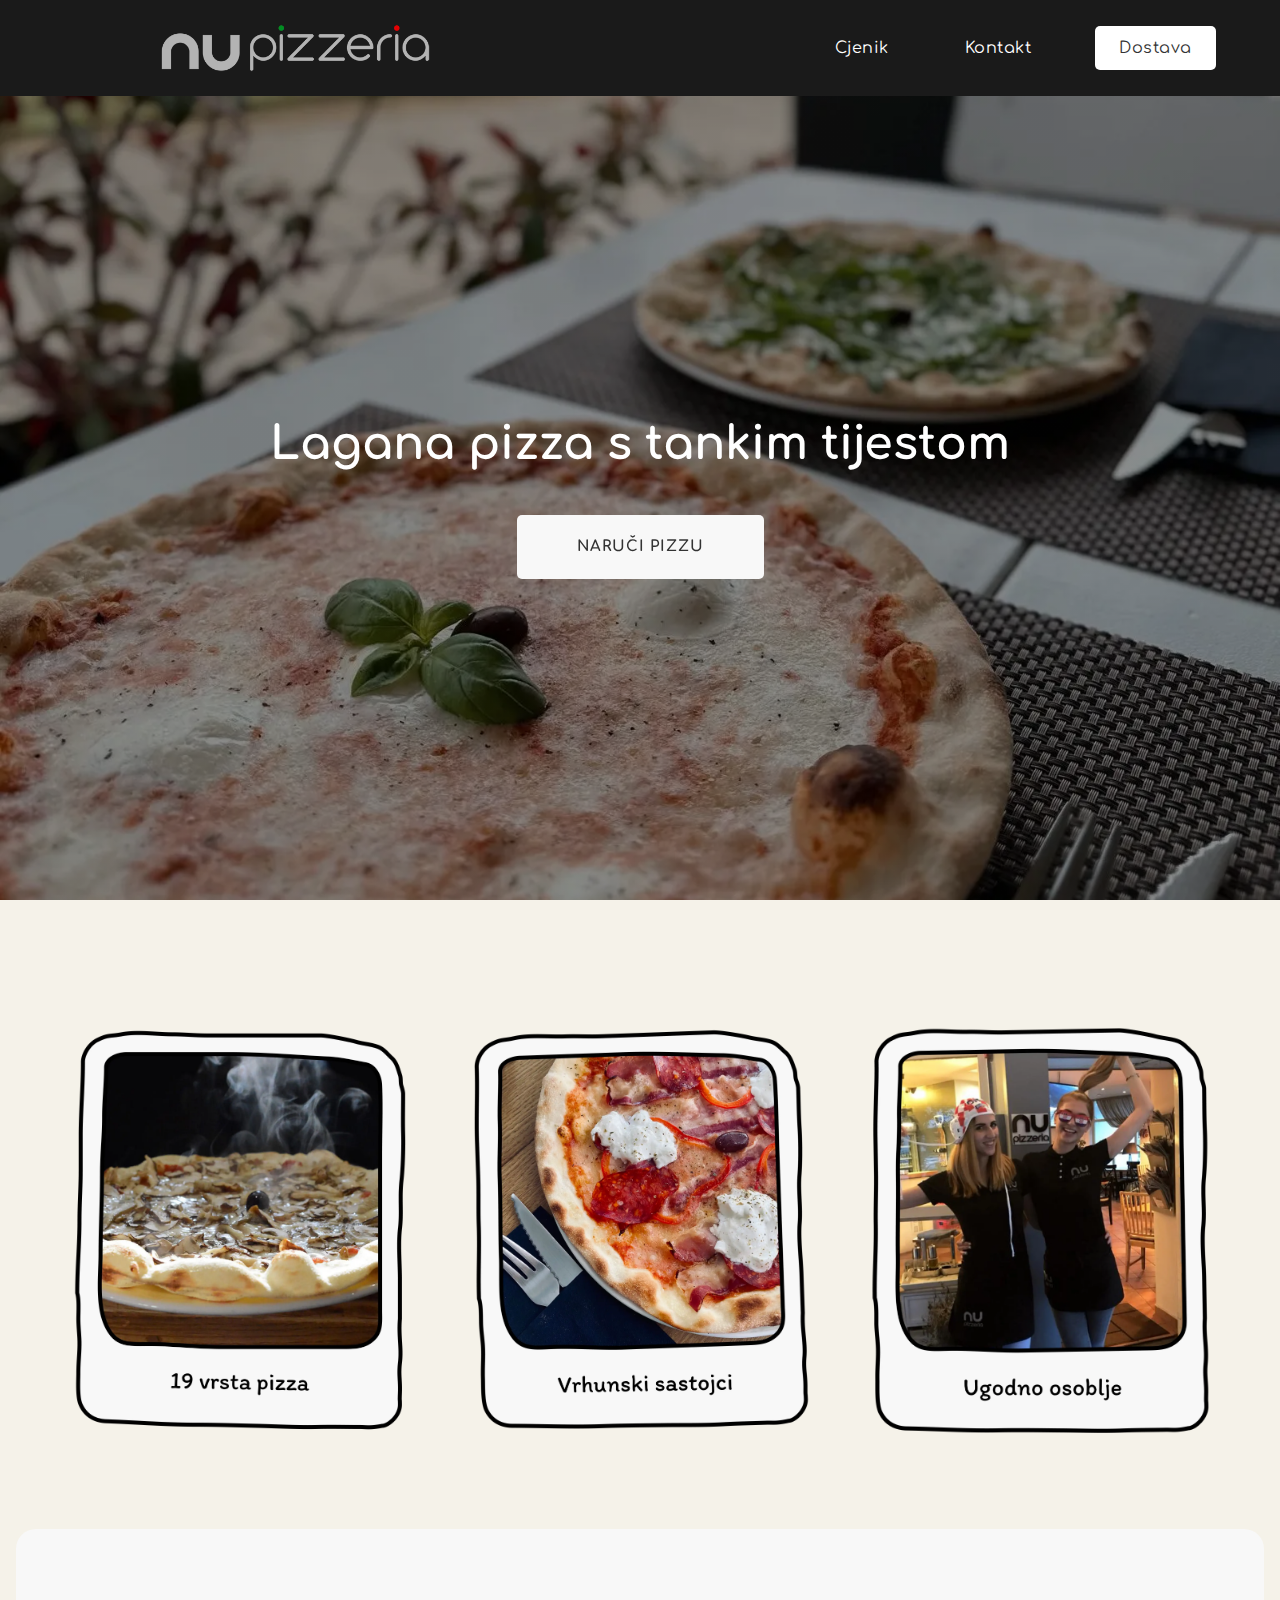
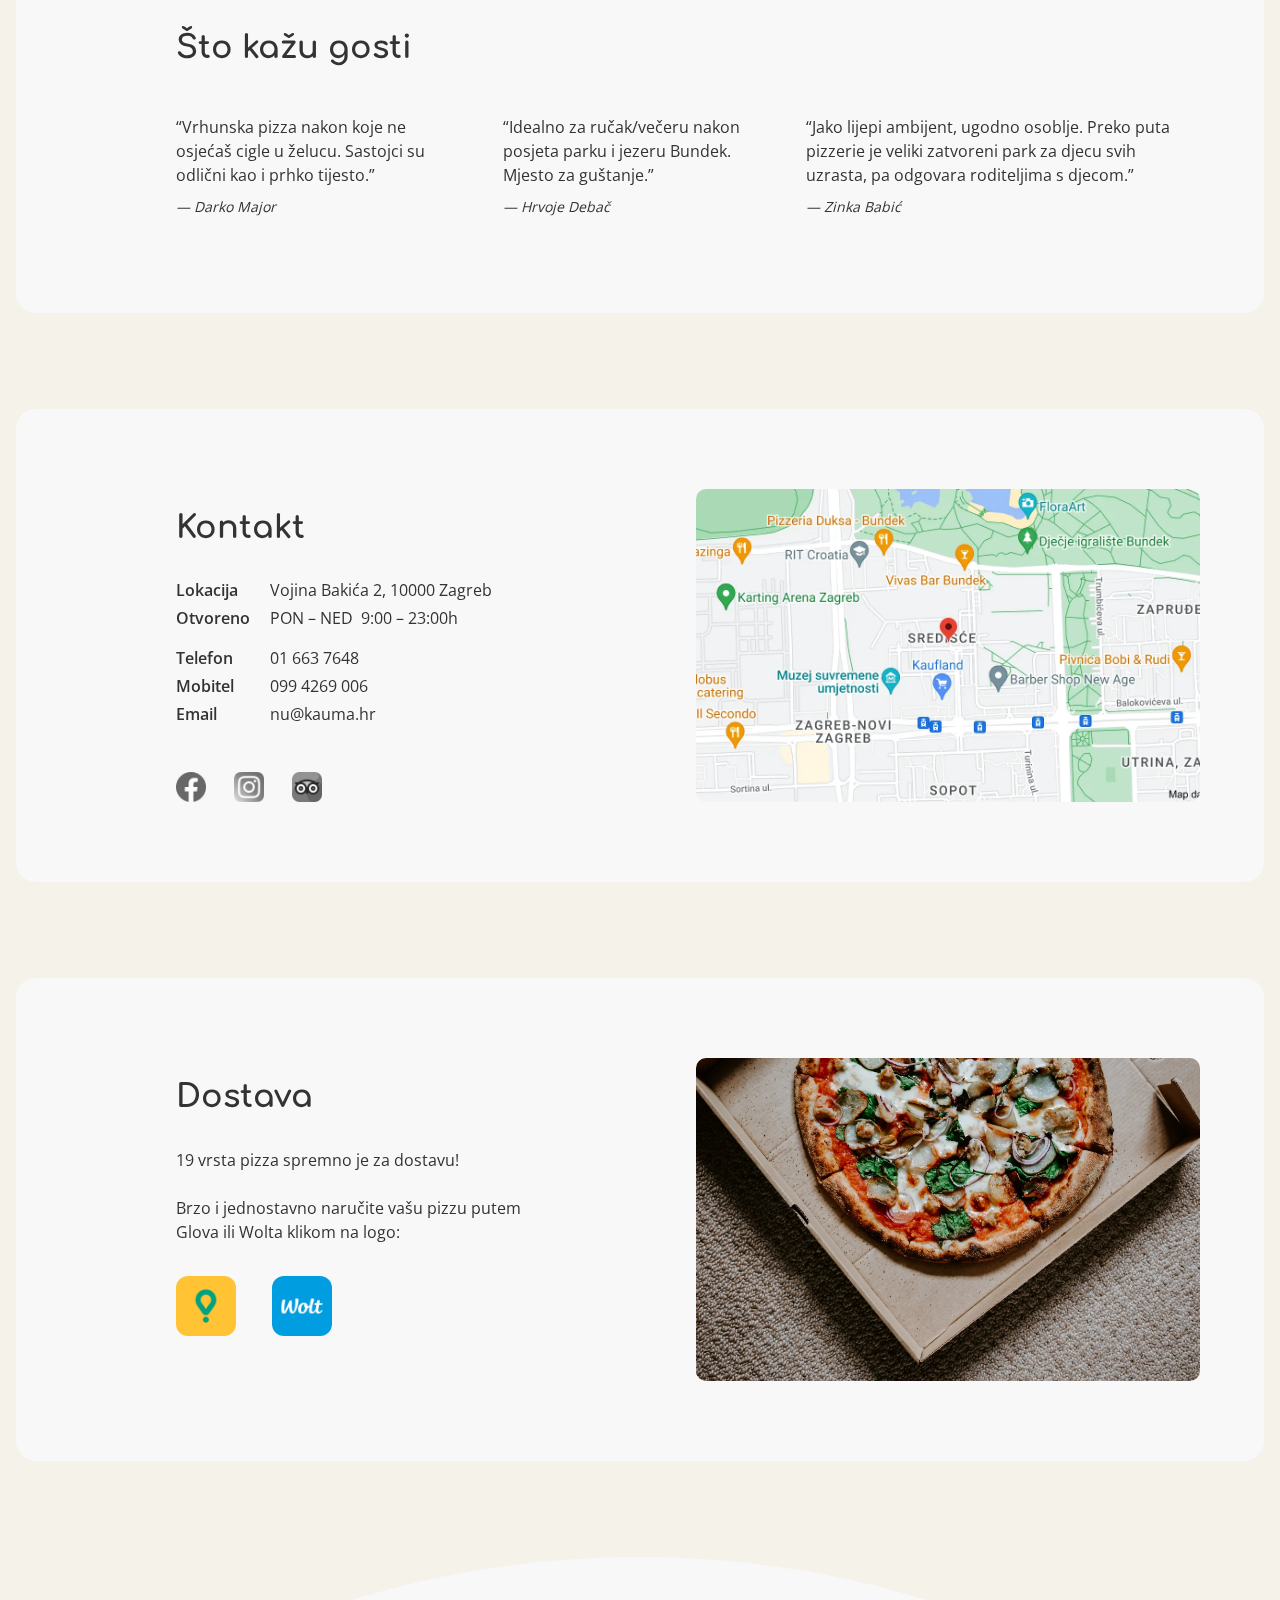
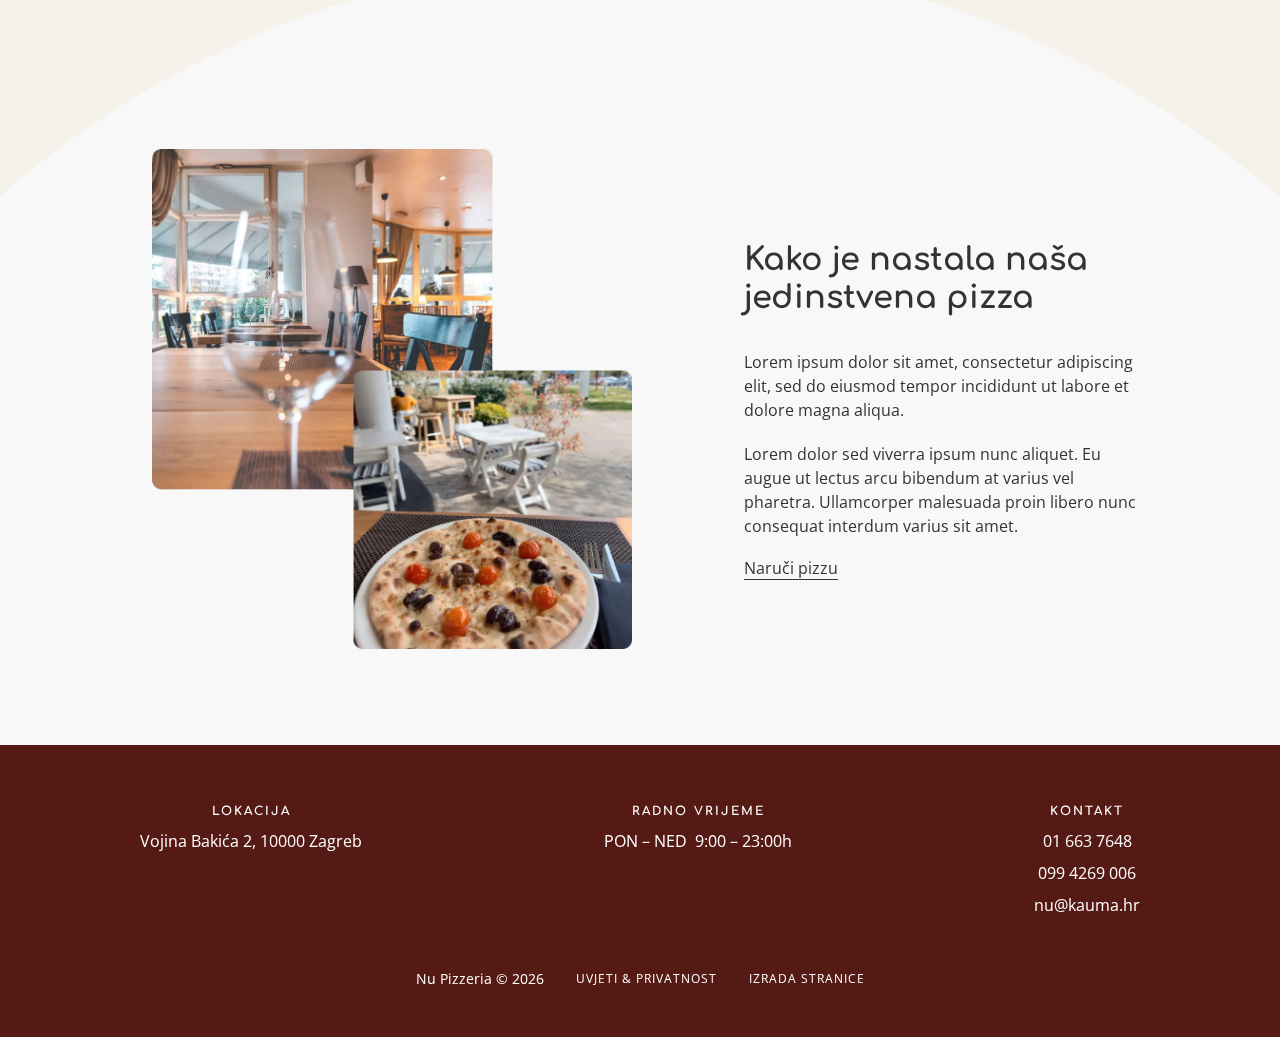
